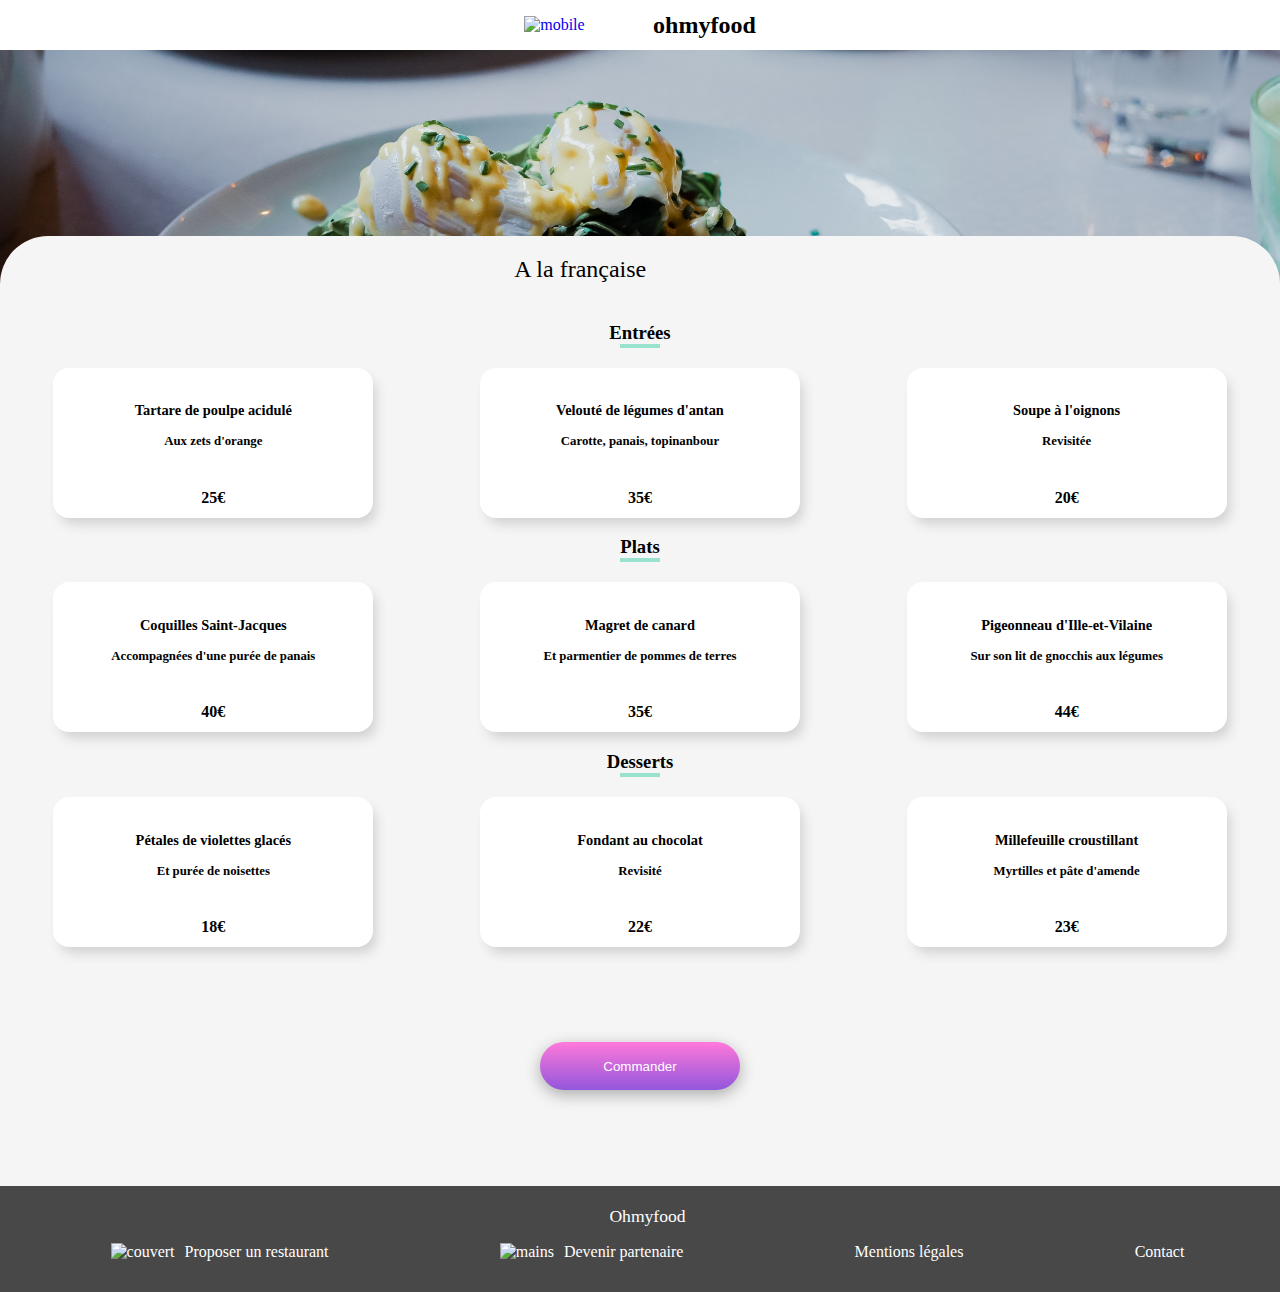
==== aLaFrancaise.html @ f7579398 "spelling correction" ====
<!DOCTYPE html>
<html lang="fr">

<head>
  <meta charset="UTF-8">
  <meta http-equiv="X-UA-Compatible" content="IE=edge">
  <meta name="viewport" content="width=device-width, initial-scale=1.0">
  <link rel="stylesheet" href="sass/styles.css">
  <title>Menu à la française</title>
</head>

<body>
  <header class="logo-header second">
    <a href="index.html">
      <img src="ressources/logo/fleche.svg" class="logo" alt="mobile">
    </a>
    <h1 class="title-header">ohmyfood</h1>
  </header>
  <div class="banner">

    <img src="ressources/images/alafrancaise.jpg" class="picture" alt="image plat">
  </div>
  <section class="menu-restaurant">
    <div class="title">
      <h2>A la française</h2>
      <div class="logo1"></div>
    </div>
    <section class="starter">
      <h3 class="title-menu">Entrées</h3>
      <div class="line"></div>
      <div class="all-card card-menu">


        <div class="name-menu">


          <div class="test3">
            <h3 class="text">Tartare de poulpe acidulé</h3>

            <div class=" information-menu">
              <p class="text">Aux zets d'orange</p>


            </div>

          </div>
          <div class="test">25€</div>
          <div class="test-sami">
            <div class="sami-test2">
              <img src="ressources/logo/check-solid2.svg" alt="fleche" class="sami-test">
            </div>

          </div>

        </div>
        <div class="name-menu">
          <div class="test3">
            <h3 class="text">Velouté de légumes d'antan</h3>
            <div class=" information-menu">
              <p class="text">Carotte, panais, topinanbour</p>

            </div>
          </div>
          <div class="test">35€</div>
          <div class="test-sami">
            <div class="sami-test2">
              <img src="ressources/logo/check-solid2.svg" alt="fleche" class="sami-test">
            </div>

          </div>
        </div>
        <div class="name-menu">
          <div class="test3">
            <h3 class="text">Soupe à l'oignons</h3>
            <div class=" information-menu">
              <p class="text">Revisitée</p>


            </div>
          </div>
          <div class="test">20€</div>
          <div class="test-sami">
            <div class="sami-test2">
              <img src="ressources/logo/check-solid2.svg" alt="fleche" class="sami-test">
            </div>

          </div>
        </div>
      </div>
    </section>
    <section class="main-courses">
      <h3 class="title-menu">Plats</h3>
      <div class="line"></div>
      <div class="all-card card-menu">
        <div class="name-menu">
          <div class="test3">
            <h3 class="text">Coquilles Saint-Jacques</h3>
            <div class=" information-menu">
              <p class="text">Accompagnées d'une purée de panais</p>

            </div>
          </div>
          <div class="test">40€</div>
          <div class="test-sami">
            <div class="sami-test2">
              <img src="ressources/logo/check-solid2.svg" alt="fleche" class="sami-test">
            </div>

          </div>
        </div>
        <div class="name-menu">
          <div class="test3">
            <h3 class="text">Magret de canard</h3>
            <div class=" information-menu">
              <p class="text">Et parmentier de pommes de terres</p>

            </div>
          </div>
          <div class="test">35€</div>
          <div class="test-sami">
            <div class="sami-test2">
              <img src="ressources/logo/check-solid2.svg" alt="fleche" class="sami-test">
            </div>

          </div>
        </div>
        <div class="name-menu">
          <div class="test3">
            <h3 class="text">Pigeonneau d'Ille-et-Vilaine</h3>
            <div class=" information-menu">
              <p class="text">Sur son lit de gnocchis aux légumes</p>

            </div>
          </div>
          <div class="test">44€</div>
          <div class="test-sami">
            <div class="sami-test2">
              <img src="ressources/logo/check-solid2.svg" alt="fleche" class="sami-test">
            </div>
          </div>
        </div>

      </div>
    </section>
    <section class="dessert">
      <h3 class="title-menu">Desserts</h3>
      <div class="line"></div>
      <div class="all-card card-menu">
        <div class="name-menu">
          <div class="test3">
            <h3 class="text">Pétales de violettes glacés</h3>
            <div class=" information-menu">
              <p class="text">Et purée de noisettes</p>
            </div>
          </div>
          <div class="test">18€</div>
          <div class="test-sami">
            <div class="sami-test2">
              <img src="ressources/logo/check-solid2.svg" alt="fleche" class="sami-test">
            </div>
          </div>
        </div>
        <div class="name-menu">
          <div class="test3">
            <h3 class="text">Fondant au chocolat</h3>
            <div class=" information-menu">
              <p class="text">Revisité</p>

            </div>
          </div>
          <div class="test">22€</div>
          <div class="test-sami">
            <div class="sami-test2">
              <img src="ressources/logo/check-solid2.svg" alt="fleche" class="sami-test">
            </div>
          </div>
        </div>
        <div class="name-menu">
          <div class="test3">
            <h3 class="text">Millefeuille croustillant</h3>
            <div class=" information-menu">
              <p class="text">Myrtilles et pâte d'amende</p>

            </div>
          </div>
          <div class="test">23€</div>
          <div class="test-sami">
            <div class="sami-test2">
              <img src="ressources/logo/check-solid2.svg" alt="fleche" class="sami-test">
            </div>
          </div>
        </div>
      </div>
    </section>
    <div class="button">
      <button class="exploration">
        Commander
      </button>
    </div>
  </section>
  <footer>
    <h2>Ohmyfood</h2>
    <nav class="menu">
      <ul>
        <li>
          <a href="#">
            <img src="ressources/logo/couvert.svg" alt="couvert" class="logo">Proposer un restaurant
          </a>
        </li>
        <li>
          <a href="#">
            <img src="ressources/logo/mains.svg" alt="mains" class="logo">Devenir partenaire
          </a>
        </li>
        <li>
          <a href="#">Mentions légales</a>
        </li>
        <li>
          <a href="mailto:contact@ohmyfood.com">Contact</a>
        </li>
      </ul>
    </nav>


  </footer>

</body>

</html>
---- sass/styles.css ----
footer {
  background-color: #484848;
  padding-bottom: 15px;
  padding-right: 10px;
}
footer > h2 {
  color: white;
  margin: 20px 0 0 25px;
  font-family: "Shrikhand";
  font-size: 1.1em;
  font-weight: 100;
}
footer .logo {
  padding-right: 10px;
  margin: 0;
}
footer ul {
  list-style-type: none;
  padding-left: 25px;
}
footer a {
  text-decoration: none;
  color: white;
}

@media only screen and (min-width: 451px) {
  footer {
    display: flex;
    flex-direction: column;
    align-items: center;
    justify-content: space-around;
  }

  .menu {
    width: 100%;
  }
  .menu > ul {
    display: flex;
    justify-content: space-around;
  }
}
.first {
  width: 100%;
  justify-content: center;
}

.second {
  width: 80%;
  justify-content: space-around;
  height: 50px;
}
.second > .title-header {
  margin: 0 !important;
  font-size: 1.5em;
}

.logo-header {
  display: flex;
  align-items: center;
}
.logo-header .restaurant-logo {
  width: 50%;
}
.logo-header .title-header {
  font-family: "Shrikhand";
  margin: 15px 0 10px 0;
}

@media only screen and (min-width: 451px) {
  .second {
    width: 50%;
    margin-left: auto;
    margin-right: auto;
    max-width: 300px;
  }
}
.load-body {
  display: flex;
  align-items: center;
  justify-content: center;
  flex-direction: column;
  position: fixed;
  z-index: 5;
  background-image: linear-gradient(#FF79DA 40%, #9356DC 60%);
  width: 100%;
  height: 100%;
  animation: onandoff 3s linear forwards;
  pointer-events: none;
}
.load-body .title-load {
  font-family: Shrikhand, "cursive";
  font-size: xx-large;
  padding-bottom: 10px;
}
.load-body .load {
  display: inline-block;
  width: 30px;
  height: 30px;
  vertical-align: middle;
  border: 4px solid #181818;
  animation: bloc 3s;
  -moz-animation: bloc 3s;
  -webkit-animation: bloc 3s;
  -o-animation: bloc 3s;
}

a {
  text-decoration: none;
}

@font-face {
  font-family: "Shrikhand";
  src: url(../ressources/font_family/Shrikhand/Shrikhand-Regular.ttf) format("truetype");
}
@font-face {
  font-family: "Roboto-thin";
  src: url(../ressources/font_family/Roboto/Roboto-Thin.ttf) format("truetype");
}
@font-face {
  font-family: "Roboto";
  src: url(../ressources/font_family/Roboto/Roboto-Regular.ttf);
}
@font-face {
  font-family: "Roboto-bold";
  src: url(../ressources/font_family/Roboto/Roboto-Bold.ttf) format("truetype");
}
body {
  margin: 0;
  padding: 0;
  display: flex;
  flex-direction: column;
  min-width: 320px;
  font-family: "Roboto";
}

@keyframes onandoff {
  0% {
    opacity: 1;
  }
  100% {
    opacity: 0;
    z-index: 1;
    visibility: hidden;
  }
}
@keyframes bloc {
  0% {
    margin-left: -200px;
    border-radius: 100%;
    transform: rotate(360deg);
    transition: all 2s ease-in-out;
  }
  100% {
    margin-left: 500px;
    border-radius: 100%;
    transform: rotate(360deg);
    transition: all 2s ease-in-out;
  }
}
@keyframes fadein {
  0% {
    opacity: 0;
    transition: 400ms;
    transform: translateY(100px);
  }
  100% {
    opacity: 1;
    transition: 400ms;
  }
}
.maps-button {
  border: none;
  display: flex;
  align-items: center;
  background-color: transparent;
}
.maps-button .icon-maps {
  height: 0.7rem;
  background-color: transparent;
}

.name-menu {
  display: flex;
  cursor: pointer;
  box-shadow: 5px 8px 12px -2px #d1d1d1;
  border-radius: 1em;
  background-color: white;
  height: 60px;
  justify-content: space-around;
  padding: 0px;
  border: none;
}

.exploration {
  border-radius: 5rem;
  height: 3rem;
  width: 15em;
  background-image: linear-gradient(#FF79DA, #9256dc);
  border: none;
  color: white;
  box-shadow: 0 0.3rem 1rem rgba(0, 0, 0, 0.3);
  transition: all 0.3s;
  display: flex;
  align-items: center;
  justify-content: center;
  cursor: pointer;
}
.exploration:hover {
  background-image: linear-gradient(#ff8de0, #9d67e0);
  box-shadow: 0 0.5rem 1rem rgba(0, 0, 0, 0.75);
}

@media only screen and (max-width: 450px) {
  .name-menu {
    width: 90%;
  }
}
@media only screen and (min-width: 451px) {
  .name-menu {
    width: 25%;
    height: 150px;
    flex-direction: column;
  }

  .name-menu-bis {
    width: 20%;
  }
}
@media only screen and (max-width: 450px) {
  .dessert {
    display: flex;
    flex-direction: column;
    height: 300px;
  }

  .starter {
    display: flex;
    flex-direction: column;
    height: 350px;
  }

  .main-courses {
    display: flex;
    flex-direction: column;
    height: 300px;
  }

  .choice-list {
    height: 300px;
    padding-left: 5px;
  }
  .choice-list > h2 {
    margin-left: 25px;
    font-family: "Roboto-bold";
    font-weight: bolder;
  }

  .menu-restaurant {
    height: 1150px;
  }
}
.restaurant {
  background-color: #f5f5f5;
  display: flex;
  flex-direction: column;
  padding-bottom: 30px;
}

.menu-restaurant {
  background-color: #f5f5f5;
  display: flex;
  flex-direction: column;
  justify-content: space-around;
  border-radius: 3em 3em 0 0;
}

/*
.menu {
  display: flex;
  flex-direction: column;
}*/
@media only screen and (min-width: 451px) {
  .starter {
    display: flex;
    flex-direction: column;
    align-items: center;
  }

  .main-courses {
    display: flex;
    flex-direction: column;
    align-items: center;
  }

  .dessert {
    display: flex;
    flex-direction: column;
    align-items: center;
  }
}
.logo1 {
  background-image: url(../ressources/logo/heart.svg);
  height: 1.3rem;
  width: 1.3rem;
}
.logo1:hover {
  background-image: url(../ressources/logo/heart-solid.svg);
  transition: 1.5s;
  height: 1.3rem;
  width: 1.3rem;
}

.line {
  border-bottom: 4px solid #99e2d0;
  width: 40px;
}

.card-menu {
  animation: fadein 2.5s;
  -moz-animation: fadein 2.5s;
  -webkit-animation: fadein 2.5s;
  -o-animation: fadein 2.5s;
}

.test {
  display: flex;
  font-weight: 600;
  padding-bottom: 10px;
}

.logo-title {
  font-family: "Shrikhand";
}

.banner {
  display: flex;
  margin-bottom: -4em;
}

.logo {
  height: 1rem;
  width: 1rem;
}

.localisation {
  background-color: #ebebeb;
}
.localisation .localisation-form {
  display: flex;
  justify-content: center;
  width: 100%;
  height: 40px;
}

.city {
  border: none;
  background-color: transparent;
  width: 8rem;
}

.restaurant-reservation {
  display: flex;
  flex-direction: column;
  background-color: #f5f5f5;
  align-items: center;
  height: 300px;
  justify-content: center;
}
.restaurant-reservation .title-reservation {
  font-size: 1.5em;
  text-align: center;
  width: 70%;
  font-weight: bolder;
  font-family: "Roboto-bold";
}
.restaurant-reservation .text-reservation {
  text-align: center;
  width: 80%;
  color: gray;
}

.choice-list .all-card {
  display: flex;
  padding-left: 0px;
  align-items: center;
  justify-content: space-around;
  height: 70%;
}
.choice-list .all-card .card-choice {
  background-color: #f5f5f5;
  border: transparent;
  border-radius: 1.2rem;
  display: flex;
  align-items: center;
}

.pastille {
  width: 1.5rem;
  height: 1.4rem;
  background-color: #9356dc;
  color: white;
  display: flex;
  justify-content: center;
  align-items: center;
  border-radius: 100%;
  transform: translateX(-10px);
  font-size: 0.9em;
}

.informations {
  display: flex;
  align-items: center;
  width: 100%;
  justify-content: space-around;
}
.informations > .logo-card {
  height: 1.5em;
  width: 1.5em;
}
.informations > .text-information {
  width: 80%;
  font: 1em;
  font-family: "Roboto";
  font-weight: bolder;
}

.link {
  height: 200px;
  text-decoration: none;
  border-radius: 1rem;
  box-shadow: 0 0.3rem 1rem rgba(0, 0, 0, 0.2);
  background-color: white;
  display: flex;
  flex-direction: column;
}
.link > .card {
  border-radius: 1rem 1rem 0 0;
  height: 70%;
  display: flex;
  flex-direction: column;
  position: relative;
  overflow: hidden;
}
.link > .card > .picture {
  border-radius: 1rem 1rem 0 0;
  height: 100%;
  object-fit: cover;
}

.picture {
  object-fit: cover;
}

.new {
  position: absolute;
  background-color: #99e2d0;
  color: green;
  position: absolute;
  background-color: #99e2d0;
  color: green;
  display: flex;
  border-radius: 0.2rem;
  top: 15px;
  right: 15px;
  align-items: center;
  justify-content: center;
  width: 80px;
  height: 30px;
  font-weight: 600;
  font-size: 0.9em;
}

.all-card {
  display: flex;
  width: 100%;
  align-items: center;
  justify-content: space-around;
}

.card-info {
  display: flex;
  height: 30%;
  justify-content: space-between;
  color: black;
  align-items: center;
  padding: 10px 20px 10px 10px;
}
.card-info > .text-information {
  display: flex;
  flex-direction: column;
  height: 100%;
  justify-content: center;
}
.card-info > .text-information > h3 {
  margin: 0 0 5px 0;
  font-weight: 900;
  font-family: "Roboto-bold";
}
.card-info > .text-information > p {
  margin: 0 0 5px 0;
  font-weight: bold;
  font-family: "Roboto-thin";
}

.cutlery {
  width: 1rem;
  height: 1rem;
}

.hands {
  width: 1rem;
  height: 1rem;
}

.title {
  display: flex;
  align-items: center;
}
.title > h2 {
  font-family: "Shrikhand";
  font-style: normal;
  font-weight: 500;
}

.entree {
  display: flex;
  flex-direction: column;
}

.information-menu {
  display: flex;
  align-items: center;
  justify-content: space-between;
}
.information-menu > .text {
  font-family: "Roboto-thin";
  font-size: 0.8em;
  width: 100%;
  font-weight: 600;
}

.text {
  margin: 0;
  font-family: "Roboto";
  display: flex;
  font-size: 0.9em;
}

.title-menu {
  font-family: "Roboto-thin";
  margin-bottom: 0;
}

.button {
  display: flex;
  justify-content: center;
  height: 100%;
  align-items: center;
}

@media only screen and (max-width: 450px) {
  .test {
    align-items: flex-end;
    padding-right: 20px;
    width: 10%;
  }

  .text {
    white-space: nowrap;
    text-overflow: ellipsis;
    text-align: left;
    display: block;
    overflow: hidden;
  }

  .line {
    margin: 5px 0 0 22px;
  }

  .picture {
    width: 100%;
  }

  .test3 {
    width: 100%;
    display: flex;
    flex-direction: column;
    justify-content: space-between;
    padding: 10px;
    transition: all 900ms ease-in-out;
  }

  .name-menu:hover {
    border: none;
    outline: none;
  }
  .name-menu:hover .sami-test2 {
    transform: rotate(1turn);
  }
  .name-menu:hover .test-sami {
    border-radius: 0 0.8rem 0.8rem 0;
    width: 20%;
  }
  .name-menu:hover .test3 {
    width: 60%;
  }

  .test-sami {
    width: 0%;
    font-size: 100rem;
    height: 100%;
    justify-content: center;
    align-items: center;
    display: flex;
    transition: all 1100ms ease-in-out;
    background-color: #99e2d0;
  }

  .sami-test {
    width: 50%;
    height: 50%;
  }

  .sami-test2 {
    border-radius: 100%;
    height: 30%;
    width: 30%;
    background-color: white;
    display: flex;
    justify-content: center;
    align-items: center;
    transition: all 1300ms ease-in-out;
  }

  .all-card {
    flex-direction: column;
  }

  .card-choice {
    width: 90%;
    height: 60px;
  }

  .card-restaurant {
    height: 900px;
  }

  .link {
    width: 90%;
  }

  .title {
    justify-content: space-around;
    margin-top: 20px;
  }

  .card-menu {
    height: 300px;
  }

  .restaurant > h2 {
    margin-left: 25px;
  }

  .title-menu {
    margin-left: 20px;
  }
}
@media only screen and (min-width: 451px) and (max-width: 1023px) {
  .choice-list {
    height: 300px;
    display: flex;
    align-items: center;
    flex-wrap: wrap;
  }
  .choice-list > h2 {
    width: 100%;
    text-align: center;
  }

  .card-choice {
    width: 35%;
  }
}
@media only screen and (min-width: 451px) {
  .test {
    justify-content: center;
  }

  .line {
    margin-bottom: 20px;
  }

  .test3 {
    height: 100%;
    display: flex;
    flex-direction: column;
    justify-content: center;
    width: 100%;
    transition: all 2000ms ease-in-out;
  }

  .sami-test {
    height: 50%;
    width: 50%;
  }

  .sami-test2 {
    border-radius: 100%;
    height: 0%;
    width: 0%;
    background-color: white;
    display: flex;
    justify-content: center;
    align-items: center;
    transition: all 2000ms ease-in-out;
  }

  .name-menu:hover {
    border: none;
    outline: none;
  }
  .name-menu:hover .sami-test2 {
    width: 10%;
    height: 80%;
  }
  .name-menu:hover .test-sami {
    background-color: #99e2d0;
    border-radius: 0 0 0.8rem 0.8rem;
    height: 25%;
  }

  .test-sami {
    width: 100%;
    font-size: 100rem;
    height: 1px;
    justify-content: center;
    align-items: center;
    display: flex;
    transition: all 2000ms ease-in-out;
  }

  .banner {
    display: flex;
    justify-content: center;
    width: 100%;
    height: 250px;
    align-items: center;
  }
  .banner .picture {
    width: 100%;
    height: 100%;
  }

  .restaurant {
    align-items: center;
    height: 550px;
  }

  .card-restaurant {
    flex-wrap: wrap;
    height: 80%;
  }

  .link {
    width: 45%;
  }

  .title {
    justify-content: space-around;
    align-self: center;
    width: 30%;
    max-width: 350px;
    min-width: 300px;
  }
  .title > .logo {
    margin: 25px 10px 0 0;
  }

  .text {
    justify-content: center;
    margin-bottom: 5px;
    padding: 5px;
    text-align: center;
  }

  .menu-restaurant {
    height: 950px;
  }

  .card-choice {
    height: 65px;
  }
}
@media only screen and (min-width: 1024px) {
  .choice-list {
    display: flex;
    flex-direction: column;
    align-items: center;
    height: 200px;
  }

  .restaurant {
    align-items: center;
    height: 350px;
    justify-content: space-around;
  }
  .restaurant > h2 {
    margin: 0;
  }

  .link {
    width: 20%;
  }

  .card-choice {
    width: 20%;
  }
}

/*# sourceMappingURL=styles.css.map */
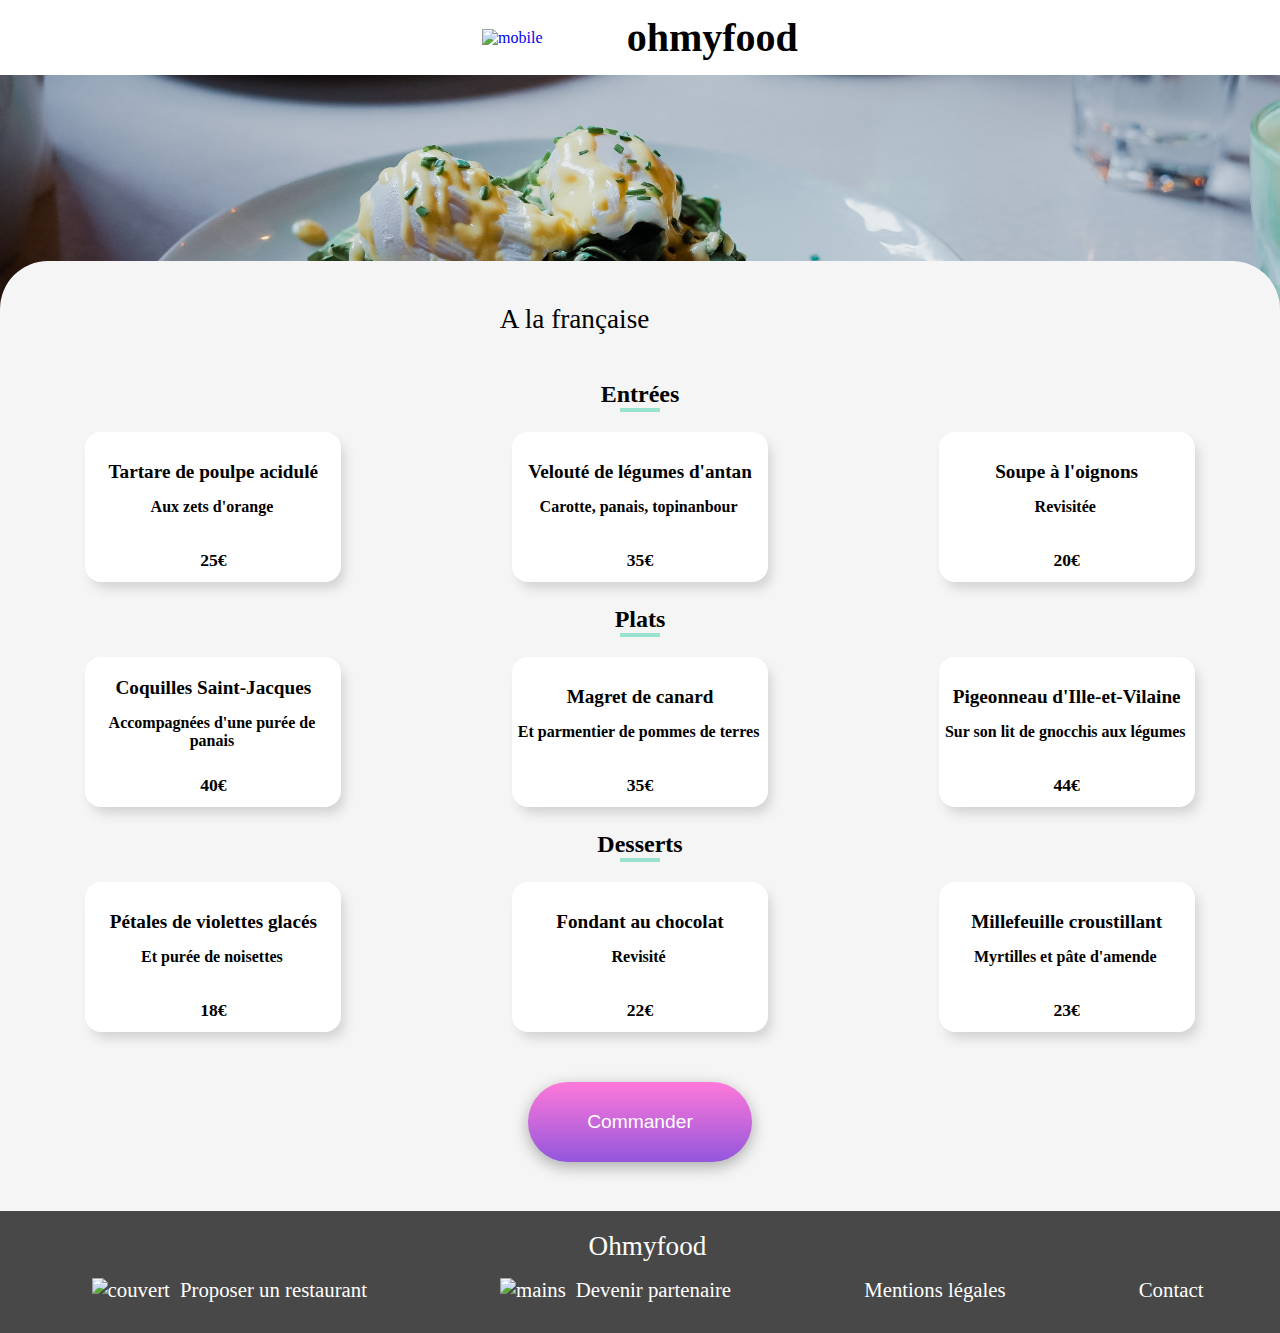
==== commit 42b23a65: "Merge e6f6e0da6324e63baec1dbfa3daf48a6ba2de044 into 24927430ceb86cafc69a14ecb15fcbf437eb05e5" ====
--- a/aLaFrancaise.html
+++ b/aLaFrancaise.html
@@ -10,194 +10,190 @@
 </head>
 
 <body>
+  <!--header-->
   <header class="logo-header second">
     <a href="index.html">
       <img src="ressources/logo/fleche.svg" class="logo" alt="mobile">
     </a>
     <h1 class="title-header">ohmyfood</h1>
   </header>
+  <!--end header-->
+  <!-- div banner-->
   <div class="banner">
-
     <img src="ressources/images/alafrancaise.jpg" class="picture" alt="image plat">
   </div>
+  <!-- div banenr-->
+  <!--section menu restaurant-->
   <section class="menu-restaurant">
     <div class="title">
       <h2>A la française</h2>
       <div class="logo1"></div>
     </div>
-    <section class="starter">
+
+    <!--section starter-->
+    <section class="category">
       <h3 class="title-menu">Entrées</h3>
       <div class="line"></div>
       <div class="all-card card-menu">
-
-
-        <div class="name-menu">
-
-
-          <div class="test3">
+        <div class="name-menu">
+          <div class="informations-dishes">
             <h3 class="text">Tartare de poulpe acidulé</h3>
-
             <div class=" information-menu">
               <p class="text">Aux zets d'orange</p>
-
-
-            </div>
-
-          </div>
-          <div class="test">25€</div>
-          <div class="test-sami">
-            <div class="sami-test2">
-              <img src="ressources/logo/check-solid2.svg" alt="fleche" class="sami-test">
-            </div>
-
-          </div>
-
-        </div>
-        <div class="name-menu">
-          <div class="test3">
+            </div>
+          </div>
+          <div class="price">25€</div>
+          <div class="bloc-validation">
+            <div class="cercle-validation">
+              <img src="ressources/logo/check-solid2.svg" alt="fleche" class="validation">
+            </div>
+          </div>
+        </div>
+        <div class="name-menu">
+          <div class="informations-dishes">
             <h3 class="text">Velouté de légumes d'antan</h3>
             <div class=" information-menu">
               <p class="text">Carotte, panais, topinanbour</p>
-
-            </div>
-          </div>
-          <div class="test">35€</div>
-          <div class="test-sami">
-            <div class="sami-test2">
-              <img src="ressources/logo/check-solid2.svg" alt="fleche" class="sami-test">
-            </div>
-
-          </div>
-        </div>
-        <div class="name-menu">
-          <div class="test3">
+            </div>
+          </div>
+          <div class="price">35€</div>
+          <div class="bloc-validation">
+            <div class="cercle-validation">
+              <img src="ressources/logo/check-solid2.svg" alt="fleche" class="validation">
+            </div>
+          </div>
+        </div>
+        <div class="name-menu">
+          <div class="informations-dishes">
             <h3 class="text">Soupe à l'oignons</h3>
             <div class=" information-menu">
               <p class="text">Revisitée</p>
-
-
-            </div>
-          </div>
-          <div class="test">20€</div>
-          <div class="test-sami">
-            <div class="sami-test2">
-              <img src="ressources/logo/check-solid2.svg" alt="fleche" class="sami-test">
-            </div>
-
+            </div>
+          </div>
+          <div class="price">20€</div>
+          <div class="bloc-validation">
+            <div class="cercle-validation">
+              <img src="ressources/logo/check-solid2.svg" alt="fleche" class="validation">
+            </div>
           </div>
         </div>
       </div>
     </section>
-    <section class="main-courses">
+    <!--end section starter-->
+
+    <!--section main-courses-->
+    <section class="category">
       <h3 class="title-menu">Plats</h3>
       <div class="line"></div>
       <div class="all-card card-menu">
         <div class="name-menu">
-          <div class="test3">
+          <div class="informations-dishes">
             <h3 class="text">Coquilles Saint-Jacques</h3>
             <div class=" information-menu">
               <p class="text">Accompagnées d'une purée de panais</p>
-
-            </div>
-          </div>
-          <div class="test">40€</div>
-          <div class="test-sami">
-            <div class="sami-test2">
-              <img src="ressources/logo/check-solid2.svg" alt="fleche" class="sami-test">
-            </div>
-
-          </div>
-        </div>
-        <div class="name-menu">
-          <div class="test3">
+            </div>
+          </div>
+          <div class="price">40€</div>
+          <div class="bloc-validation">
+            <div class="cercle-validation">
+              <img src="ressources/logo/check-solid2.svg" alt="fleche" class="validation">
+            </div>
+          </div>
+        </div>
+        <div class="name-menu">
+          <div class="informations-dishes">
             <h3 class="text">Magret de canard</h3>
             <div class=" information-menu">
               <p class="text">Et parmentier de pommes de terres</p>
-
-            </div>
-          </div>
-          <div class="test">35€</div>
-          <div class="test-sami">
-            <div class="sami-test2">
-              <img src="ressources/logo/check-solid2.svg" alt="fleche" class="sami-test">
-            </div>
-
-          </div>
-        </div>
-        <div class="name-menu">
-          <div class="test3">
+            </div>
+          </div>
+          <div class="price">35€</div>
+          <div class="bloc-validation">
+            <div class="cercle-validation">
+              <img src="ressources/logo/check-solid2.svg" alt="fleche" class="validation">
+            </div>
+          </div>
+        </div>
+        <div class="name-menu">
+          <div class="informations-dishes">
             <h3 class="text">Pigeonneau d'Ille-et-Vilaine</h3>
             <div class=" information-menu">
               <p class="text">Sur son lit de gnocchis aux légumes</p>
-
-            </div>
-          </div>
-          <div class="test">44€</div>
-          <div class="test-sami">
-            <div class="sami-test2">
-              <img src="ressources/logo/check-solid2.svg" alt="fleche" class="sami-test">
-            </div>
-          </div>
-        </div>
-
+            </div>
+          </div>
+          <div class="price">44€</div>
+          <div class="bloc-validation">
+            <div class="cercle-validation">
+              <img src="ressources/logo/check-solid2.svg" alt="fleche" class="validation">
+            </div>
+          </div>
+        </div>
       </div>
     </section>
-    <section class="dessert">
+    <!--end section main courses-->
+
+    <!--section dessert-->
+    <section class="category">
       <h3 class="title-menu">Desserts</h3>
       <div class="line"></div>
       <div class="all-card card-menu">
         <div class="name-menu">
-          <div class="test3">
+          <div class="informations-dishes">
             <h3 class="text">Pétales de violettes glacés</h3>
             <div class=" information-menu">
               <p class="text">Et purée de noisettes</p>
             </div>
           </div>
-          <div class="test">18€</div>
-          <div class="test-sami">
-            <div class="sami-test2">
-              <img src="ressources/logo/check-solid2.svg" alt="fleche" class="sami-test">
-            </div>
-          </div>
-        </div>
-        <div class="name-menu">
-          <div class="test3">
+          <div class="price">18€</div>
+          <div class="bloc-validation">
+            <div class="cercle-validation">
+              <img src="ressources/logo/check-solid2.svg" alt="fleche" class="validation">
+            </div>
+          </div>
+        </div>
+        <div class="name-menu">
+          <div class="informations-dishes">
             <h3 class="text">Fondant au chocolat</h3>
             <div class=" information-menu">
               <p class="text">Revisité</p>
-
-            </div>
-          </div>
-          <div class="test">22€</div>
-          <div class="test-sami">
-            <div class="sami-test2">
-              <img src="ressources/logo/check-solid2.svg" alt="fleche" class="sami-test">
-            </div>
-          </div>
-        </div>
-        <div class="name-menu">
-          <div class="test3">
+            </div>
+          </div>
+          <div class="price">22€</div>
+          <div class="bloc-validation">
+            <div class="cercle-validation">
+              <img src="ressources/logo/check-solid2.svg" alt="fleche" class="validation">
+            </div>
+          </div>
+        </div>
+        <div class="name-menu">
+          <div class="informations-dishes">
             <h3 class="text">Millefeuille croustillant</h3>
             <div class=" information-menu">
               <p class="text">Myrtilles et pâte d'amende</p>
-
-            </div>
-          </div>
-          <div class="test">23€</div>
-          <div class="test-sami">
-            <div class="sami-test2">
-              <img src="ressources/logo/check-solid2.svg" alt="fleche" class="sami-test">
+            </div>
+          </div>
+          <div class="price">23€</div>
+          <div class="bloc-validation">
+            <div class="cercle-validation">
+              <img src="ressources/logo/check-solid2.svg" alt="fleche" class="validation">
             </div>
           </div>
         </div>
       </div>
     </section>
+    <!--end section dessert-->
+    
+    <!--div button-->
     <div class="button">
       <button class="exploration">
         Commander
       </button>
     </div>
+    <!--end div button-->
   </section>
+  <!--end section menu restaurant-->
+
+  <!--footer-->
   <footer>
     <h2>Ohmyfood</h2>
     <nav class="menu">
@@ -220,10 +216,7 @@
         </li>
       </ul>
     </nav>
-
-
   </footer>
-
+  <!--end footer-->
 </body>
-
 </html>--- a/sass/styles.css
+++ b/sass/styles.css
@@ -13,6 +13,8 @@
 footer .logo {
   padding-right: 10px;
   margin: 0;
+  width: 1rem;
+  height: 1rem;
 }
 footer ul {
   list-style-type: none;
@@ -39,9 +41,38 @@
     justify-content: space-around;
   }
 }
+@media only screen and (min-width: 2000px) {
+  footer h2 {
+    font-size: 2.4rem !important;
+  }
+  footer a {
+    font-size: 2rem !important;
+  }
+  footer .logo {
+    height: 2rem;
+    width: 2rem;
+  }
+}
+.logo-header {
+  display: flex;
+  align-items: center;
+}
+.logo-header .restaurant-logo {
+  width: 50%;
+}
+.logo-header .title-header {
+  font-family: "Shrikhand";
+  margin: 15px 0 10px 0;
+}
+
 .first {
   width: 100%;
   justify-content: center;
+}
+
+.logo {
+  width: 1rem;
+  height: 1rem;
 }
 
 .second {
@@ -52,18 +83,6 @@
 .second > .title-header {
   margin: 0 !important;
   font-size: 1.5em;
-}
-
-.logo-header {
-  display: flex;
-  align-items: center;
-}
-.logo-header .restaurant-logo {
-  width: 50%;
-}
-.logo-header .title-header {
-  font-family: "Shrikhand";
-  margin: 15px 0 10px 0;
 }
 
 @media only screen and (min-width: 451px) {
@@ -71,7 +90,34 @@
     width: 50%;
     margin-left: auto;
     margin-right: auto;
-    max-width: 300px;
+    max-width: 400px;
+  }
+}
+@media only screen and (min-width: 1023px) {
+  header h1 {
+    font-size: 2.5rem !important;
+  }
+  header .logo {
+    height: 1.5rem;
+    width: 1.5rem;
+  }
+
+  .second {
+    height: 75px !important;
+  }
+}
+@media only screen and (min-width: 2000px) {
+  header h1 {
+    font-size: 4rem !important;
+  }
+
+  .second {
+    height: 100px !important;
+    max-width: 550px;
+  }
+  .second .logo {
+    height: 2rem;
+    width: 2rem;
   }
 }
 .load-body {
@@ -81,7 +127,7 @@
   flex-direction: column;
   position: fixed;
   z-index: 5;
-  background-image: linear-gradient(#FF79DA 40%, #9356DC 60%);
+  background-image: linear-gradient(#ff79da 40%, #9356dc 60%);
   width: 100%;
   height: 100%;
   animation: onandoff 3s linear forwards;
@@ -133,6 +179,105 @@
   font-family: "Roboto";
 }
 
+.line {
+  border-bottom: 4px solid #99e2d0;
+  width: 40px;
+}
+
+.logo-title {
+  font-family: "Shrikhand";
+}
+
+.banner {
+  display: flex;
+  margin-bottom: -4em;
+}
+
+.picture {
+  object-fit: cover;
+}
+
+.cutlery {
+  width: 1rem;
+  height: 1rem;
+}
+
+.hands {
+  width: 1rem;
+  height: 1rem;
+}
+
+.entree {
+  display: flex;
+  flex-direction: column;
+}
+
+.title-menu {
+  font-family: "Roboto-thin";
+  margin-bottom: 0;
+}
+
+@media only screen and (min-width: 451px) {
+  .banner {
+    display: flex;
+    justify-content: center;
+    width: 100%;
+    height: 250px;
+    align-items: center;
+  }
+  .banner .picture {
+    width: 100%;
+    height: 100%;
+  }
+}
+@media only screen and (max-width: 450px) {
+  .text-information h3 {
+    font-size: 1.2em;
+  }
+  .text-information p {
+    font-size: 1em;
+  }
+}
+@media only screen and (min-width: 1248px) {
+  .text-information h3 {
+    font-size: 1.5em;
+  }
+  .text-information p {
+    font-size: 1.3em;
+  }
+
+  footer h2 {
+    font-size: 1.7em;
+  }
+  footer a {
+    font-size: 1.3em;
+  }
+
+  h2 {
+    font-size: 1.7rem;
+  }
+
+  h3 {
+    font-size: 1.5rem;
+  }
+}
+@media only screen and (min-width: 2000px) {
+  p {
+    font-size: 1.6rem !important;
+  }
+
+  h2 {
+    font-size: 2.4rem;
+  }
+
+  .text-information h3 {
+    font-size: 2.2rem;
+  }
+
+  h3 {
+    font-size: 1.7rem;
+  }
+}
 @keyframes onandoff {
   0% {
     opacity: 1;
@@ -168,153 +313,6 @@
     transition: 400ms;
   }
 }
-.maps-button {
-  border: none;
-  display: flex;
-  align-items: center;
-  background-color: transparent;
-}
-.maps-button .icon-maps {
-  height: 0.7rem;
-  background-color: transparent;
-}
-
-.name-menu {
-  display: flex;
-  cursor: pointer;
-  box-shadow: 5px 8px 12px -2px #d1d1d1;
-  border-radius: 1em;
-  background-color: white;
-  height: 60px;
-  justify-content: space-around;
-  padding: 0px;
-  border: none;
-}
-
-.exploration {
-  border-radius: 5rem;
-  height: 3rem;
-  width: 15em;
-  background-image: linear-gradient(#FF79DA, #9256dc);
-  border: none;
-  color: white;
-  box-shadow: 0 0.3rem 1rem rgba(0, 0, 0, 0.3);
-  transition: all 0.3s;
-  display: flex;
-  align-items: center;
-  justify-content: center;
-  cursor: pointer;
-}
-.exploration:hover {
-  background-image: linear-gradient(#ff8de0, #9d67e0);
-  box-shadow: 0 0.5rem 1rem rgba(0, 0, 0, 0.75);
-}
-
-@media only screen and (max-width: 450px) {
-  .name-menu {
-    width: 90%;
-  }
-}
-@media only screen and (min-width: 451px) {
-  .name-menu {
-    width: 25%;
-    height: 150px;
-    flex-direction: column;
-  }
-
-  .name-menu-bis {
-    width: 20%;
-  }
-}
-@media only screen and (max-width: 450px) {
-  .dessert {
-    display: flex;
-    flex-direction: column;
-    height: 300px;
-  }
-
-  .starter {
-    display: flex;
-    flex-direction: column;
-    height: 350px;
-  }
-
-  .main-courses {
-    display: flex;
-    flex-direction: column;
-    height: 300px;
-  }
-
-  .choice-list {
-    height: 300px;
-    padding-left: 5px;
-  }
-  .choice-list > h2 {
-    margin-left: 25px;
-    font-family: "Roboto-bold";
-    font-weight: bolder;
-  }
-
-  .menu-restaurant {
-    height: 1150px;
-  }
-}
-.restaurant {
-  background-color: #f5f5f5;
-  display: flex;
-  flex-direction: column;
-  padding-bottom: 30px;
-}
-
-.menu-restaurant {
-  background-color: #f5f5f5;
-  display: flex;
-  flex-direction: column;
-  justify-content: space-around;
-  border-radius: 3em 3em 0 0;
-}
-
-/*
-.menu {
-  display: flex;
-  flex-direction: column;
-}*/
-@media only screen and (min-width: 451px) {
-  .starter {
-    display: flex;
-    flex-direction: column;
-    align-items: center;
-  }
-
-  .main-courses {
-    display: flex;
-    flex-direction: column;
-    align-items: center;
-  }
-
-  .dessert {
-    display: flex;
-    flex-direction: column;
-    align-items: center;
-  }
-}
-.logo1 {
-  background-image: url(../ressources/logo/heart.svg);
-  height: 1.3rem;
-  width: 1.3rem;
-}
-.logo1:hover {
-  background-image: url(../ressources/logo/heart-solid.svg);
-  transition: 1.5s;
-  height: 1.3rem;
-  width: 1.3rem;
-}
-
-.line {
-  border-bottom: 4px solid #99e2d0;
-  width: 40px;
-}
-
 .card-menu {
   animation: fadein 2.5s;
   -moz-animation: fadein 2.5s;
@@ -322,26 +320,252 @@
   -o-animation: fadein 2.5s;
 }
 
-.test {
-  display: flex;
-  font-weight: 600;
-  padding-bottom: 10px;
-}
-
-.logo-title {
+.logo1 {
+  background-image: url(../ressources/logo/heart.svg);
+  height: 1.3rem;
+  width: 1.3rem;
+}
+.logo1:hover {
+  background-image: url(../ressources/logo/heart-solid.svg);
+  transition: 1.5s;
+}
+
+@media only screen and (max-width: 450px) {
+  .name-menu:hover {
+    border: none;
+    outline: none;
+  }
+  .name-menu:hover .cercle-validation {
+    transform: rotate(1turn);
+  }
+  .name-menu:hover .bloc-validation {
+    border-radius: 0 0.8rem 0.8rem 0;
+    width: 20%;
+  }
+  .name-menu:hover .informations-dishes {
+    width: 60%;
+  }
+}
+@media only screen and (min-width: 451px) and (max-width: 670px) {
+  .name-menu:hover {
+    border: none;
+    outline: none;
+  }
+  .name-menu:hover .information-menu {
+    display: none;
+  }
+  .name-menu:hover .cercle-validation {
+    width: 20%;
+    height: 80%;
+  }
+  .name-menu:hover .bloc-validation {
+    background-color: #99e2d0;
+    border-radius: 0 0 0.8rem 0.8rem;
+    height: 25%;
+  }
+}
+@media only screen and (min-width: 671px) {
+  .name-menu:hover {
+    border: none;
+    outline: none;
+  }
+  .name-menu:hover .information-menu {
+    display: none;
+  }
+  .name-menu:hover .cercle-validation {
+    width: 10%;
+    height: 65%;
+  }
+  .name-menu:hover .bloc-validation {
+    background-color: #99e2d0;
+    border-radius: 0 0 0.8rem 0.8rem;
+    height: 35%;
+  }
+}
+@media only screen and (min-width: 2000px) {
+  .logo1 {
+    width: 2.5rem !important;
+    height: 2.5rem !important;
+  }
+}
+@media only screen and (min-width: 1024px) {
+  .logo1 {
+    width: 1.7rem;
+    height: 1.7rem;
+  }
+}
+.maps-button {
+  border: none;
+  display: flex;
+  align-items: center;
+  background-color: transparent;
+}
+.maps-button .icon-maps {
+  height: 0.7rem;
+  background-color: transparent;
+}
+.maps-button .city {
+  border: none;
+  background-color: transparent;
+  width: 8rem;
+}
+.maps-button .logo {
+  width: 1rem;
+  height: 1rem;
+}
+
+.exploration {
+  font-size: 1rem;
+  border-radius: 5rem;
+  height: 3rem;
+  width: 10rem;
+  background-image: linear-gradient(#FF79DA, #9356DC);
+  border: none;
+  color: #ffff;
+  box-shadow: 0 0.3rem 1rem rgba(0, 0, 0, 0.3);
+  transition: all 0.3s;
+  display: flex;
+  align-items: center;
+  justify-content: center;
+  cursor: pointer;
+}
+.exploration:hover {
+  background-image: linear-gradient(#ff8de0, #9d67e0);
+  box-shadow: 0 0.5rem 1rem rgba(0, 0, 0, 0.75);
+}
+
+.button {
+  display: flex;
+  justify-content: center;
+  height: 100%;
+  align-items: center;
+}
+
+@media only screen and (min-width: 451px) {
+  .name-menu-bis {
+    width: 20%;
+  }
+}
+@media only screen and (min-width: 2000px) {
+  .maps-button .logo {
+    width: 2rem;
+    height: 2rem;
+  }
+
+  .exploration {
+    font-size: 2rem !important;
+    width: 25rem !important;
+    height: 7rem !important;
+  }
+}
+@media only screen and (min-width: 1248px) and (max-width: 1999px) {
+  .exploration {
+    height: 5rem;
+    font-size: 1.2rem !important;
+    width: 14rem;
+  }
+}
+.restaurant-reservation .exploration {
+  font-size: 0.8rem;
+}
+
+@media only screen and (max-width: 450px) {
+  .restaurant > h2 {
+    margin-left: 25px;
+  }
+
+  .category {
+    display: flex;
+    flex-direction: column;
+    height: 25%;
+  }
+  .category .title-menu {
+    margin-left: 20px;
+  }
+  .category .line {
+    margin: 5px 0 0 22px;
+  }
+
+  .category-bis {
+    height: 30% !important;
+  }
+
+  .choice-list {
+    height: 300px;
+    padding-left: 5px;
+  }
+  .choice-list > h2 {
+    margin-left: 25px;
+    font-family: "Roboto-bold";
+    font-weight: bolder;
+  }
+
+  .menu-restaurant {
+    height: 1150px;
+  }
+}
+.restaurant {
+  background-color: #f5f5f5;
+  display: flex;
+  flex-direction: column;
+  padding-bottom: 30px;
+}
+
+.menu-restaurant {
+  background-color: #f5f5f5;
+  display: flex;
+  flex-direction: column;
+  justify-content: space-around;
+  border-radius: 3em 3em 0 0;
+}
+.menu-restaurant .title {
+  justify-content: space-around;
+  margin-top: 20px;
+  display: flex;
+  align-items: center;
+}
+.menu-restaurant .title > h2 {
   font-family: "Shrikhand";
-}
-
-.banner {
-  display: flex;
-  margin-bottom: -4em;
-}
-
-.logo {
-  height: 1rem;
-  width: 1rem;
-}
-
+  font-style: normal;
+  font-weight: 500;
+}
+
+/*
+.menu {
+  display: flex;
+  flex-direction: column;
+}*/
+@media only screen and (min-width: 451px) {
+  .restaurant {
+    align-items: center;
+    height: 550px;
+  }
+
+  .category {
+    display: flex;
+    flex-direction: column;
+    align-items: center;
+  }
+
+  .line {
+    margin-bottom: 20px;
+  }
+
+  .menu-restaurant {
+    height: 950px;
+  }
+  .menu-restaurant .title {
+    justify-content: space-around;
+    align-self: center;
+    width: 30%;
+    max-width: 500px;
+    min-width: 300px;
+  }
+  .menu-restaurant .title > .logo {
+    margin: 25px 10px 0 0;
+  }
+}
+/*research section*/
 .localisation {
   background-color: #ebebeb;
 }
@@ -351,8 +575,7 @@
   width: 100%;
   height: 40px;
 }
-
-.city {
+.localisation .localisation-form .city {
   border: none;
   background-color: transparent;
   width: 8rem;
@@ -379,6 +602,237 @@
   color: gray;
 }
 
+/*end research section*/
+@media only screen and (min-width: 451px) and (max-width: 1023px) {
+  .choice-list {
+    height: 300px;
+    display: flex;
+    align-items: center;
+    flex-wrap: wrap;
+  }
+  .choice-list > h2 {
+    width: 100%;
+    text-align: center;
+  }
+}
+@media only screen and (min-width: 1024px) {
+  .choice-list {
+    display: flex;
+    flex-direction: column;
+    align-items: center;
+    height: 200px;
+  }
+
+  .restaurant {
+    align-items: center;
+    height: 350px;
+    justify-content: space-around;
+  }
+  .restaurant > h2 {
+    margin: 0;
+  }
+
+  .card-choice {
+    width: 20%;
+  }
+}
+@media only screen and (min-width: 2000px) {
+  .menu-restaurant {
+    height: 1350px !important;
+  }
+
+  .localisation .localisation-form {
+    height: 60px;
+  }
+  .localisation .localisation-form .city {
+    width: 12rem;
+    font-size: 1.5rem;
+  }
+
+  .restaurant-reservation {
+    height: 400px;
+  }
+
+  .choice-list {
+    height: 300px;
+  }
+
+  .restaurant {
+    height: 500px;
+  }
+}
+@media only screen and (max-width: 450px) {
+  .card-restaurant {
+    height: 900px;
+  }
+
+  .validation {
+    width: 50%;
+    height: 50%;
+  }
+
+  .card-choice {
+    width: 90%;
+    height: 60px;
+  }
+
+  .all-card {
+    flex-direction: column;
+  }
+
+  .link {
+    width: 90%;
+  }
+
+  .picture {
+    width: 100%;
+  }
+
+  .card-menu {
+    height: 300px;
+  }
+
+  .name-menu {
+    width: 90%;
+    height: 60px;
+  }
+  .name-menu .information-menu .text {
+    font-size: 0.75rem !important;
+  }
+  .name-menu .informations-dishes {
+    width: 100%;
+    display: flex;
+    flex-direction: column;
+    justify-content: space-between;
+    padding: 10px;
+    transition: all 900ms ease-in-out;
+  }
+  .name-menu .informations-dishes .text {
+    white-space: nowrap;
+    text-overflow: ellipsis;
+    text-align: left;
+    display: block;
+    overflow: hidden;
+    font-size: 1rem;
+  }
+  .name-menu .price {
+    align-items: flex-end;
+    padding-right: 20px;
+    width: 10%;
+  }
+  .name-menu .bloc-validation {
+    width: 0%;
+    font-size: 100rem;
+    height: 100%;
+    justify-content: center;
+    align-items: center;
+    display: flex;
+    transition: all 1100ms ease-in-out;
+    background-color: #99E2D0;
+  }
+  .name-menu .bloc-validation .cercle-validation {
+    border-radius: 100%;
+    height: 30%;
+    width: 30%;
+    background-color: #ffff;
+    display: flex;
+    justify-content: center;
+    align-items: center;
+    transition: all 1300ms ease-in-out;
+  }
+}
+@media only screen and (min-width: 451px) {
+  .text {
+    font-size: 0.9rem;
+  }
+
+  .information-menu .text {
+    font-size: 0.7rem;
+  }
+
+  .validation {
+    height: 50%;
+    width: 50%;
+  }
+
+  .cercle-validation {
+    border-radius: 100%;
+    height: 0%;
+    width: 0%;
+    background-color: #ffff;
+    display: flex;
+    justify-content: center;
+    align-items: center;
+    transition: all 2000ms ease-in-out;
+  }
+
+  .card-restaurant {
+    flex-wrap: wrap;
+    height: 80%;
+  }
+
+  .card-choice {
+    height: 65px;
+  }
+
+  .name-menu {
+    width: 20%;
+    height: 150px;
+    flex-direction: column;
+  }
+  .name-menu .informations-dishes {
+    height: 100%;
+    display: flex;
+    flex-direction: column;
+    justify-content: center;
+    width: 100%;
+    transition: all 2000ms ease-in-out;
+  }
+  .name-menu .informations-dishes .text {
+    justify-content: center;
+    margin-bottom: 5px;
+    padding: 5px;
+    text-align: center;
+  }
+  .name-menu .price {
+    justify-content: center;
+  }
+  .name-menu .bloc-validation {
+    width: 100%;
+    font-size: 100rem;
+    height: 1px;
+    justify-content: center;
+    align-items: center;
+    display: flex;
+    transition: all 2000ms ease-in-out;
+  }
+}
+@media only screen and (min-width: 451px) and (max-width: 1023px) {
+  .link {
+    width: 45%;
+  }
+
+  .card-choice {
+    width: 35%;
+  }
+}
+@media only screen and (min-width: 1024px) {
+  .price {
+    font-size: 1.1rem;
+  }
+
+  .text {
+    font-size: 1.2rem;
+  }
+
+  .information-menu .text {
+    font-size: 1rem;
+  }
+
+  .link {
+    width: 20%;
+  }
+}
 .choice-list .all-card {
   display: flex;
   padding-left: 0px;
@@ -393,11 +847,10 @@
   display: flex;
   align-items: center;
 }
-
-.pastille {
+.choice-list .all-card .card-choice .pastille {
   width: 1.5rem;
   height: 1.4rem;
-  background-color: #9356dc;
+  background-color: #9356DC;
   color: white;
   display: flex;
   justify-content: center;
@@ -406,22 +859,63 @@
   transform: translateX(-10px);
   font-size: 0.9em;
 }
-
-.informations {
+.choice-list .all-card .card-choice .informations {
   display: flex;
   align-items: center;
   width: 100%;
   justify-content: space-around;
 }
-.informations > .logo-card {
+.choice-list .all-card .card-choice .informations > .logo-card {
   height: 1.5em;
   width: 1.5em;
 }
-.informations > .text-information {
+.choice-list .all-card .card-choice .informations > .text-information {
   width: 80%;
-  font: 1em;
+  font-size: 1em;
   font-family: "Roboto";
   font-weight: bolder;
+}
+.choice-list .all-card .card-choice .informations .logo {
+  height: 1rem;
+  width: 1rem;
+}
+
+.all-card {
+  display: flex;
+  width: 100%;
+  align-items: center;
+  justify-content: space-around;
+}
+
+.name-menu {
+  display: flex;
+  cursor: pointer;
+  box-shadow: 5px 8px 12px -2px #d1d1d1;
+  border-radius: 1em;
+  background-color: #ffff;
+  justify-content: space-around;
+  padding: 0px;
+  border: none;
+}
+.name-menu .text {
+  margin: 0;
+  font-family: "Roboto";
+  display: flex;
+}
+.name-menu .information-menu {
+  display: flex;
+  align-items: center;
+  justify-content: space-between;
+}
+.name-menu .information-menu > .text {
+  font-family: "Roboto-thin";
+  width: 95%;
+  font-weight: 600;
+}
+.name-menu .price {
+  display: flex;
+  font-weight: 600;
+  padding-bottom: 10px;
 }
 
 .link {
@@ -429,7 +923,7 @@
   text-decoration: none;
   border-radius: 1rem;
   box-shadow: 0 0.3rem 1rem rgba(0, 0, 0, 0.2);
-  background-color: white;
+  background-color: #ffff;
   display: flex;
   flex-direction: column;
 }
@@ -446,17 +940,12 @@
   height: 100%;
   object-fit: cover;
 }
-
-.picture {
-  object-fit: cover;
-}
-
-.new {
+.link > .card .new {
   position: absolute;
-  background-color: #99e2d0;
+  background-color: #99E2D0;
   color: green;
   position: absolute;
-  background-color: #99e2d0;
+  background-color: #99E2D0;
   color: green;
   display: flex;
   border-radius: 0.2rem;
@@ -469,15 +958,7 @@
   font-weight: 600;
   font-size: 0.9em;
 }
-
-.all-card {
-  display: flex;
-  width: 100%;
-  align-items: center;
-  justify-content: space-around;
-}
-
-.card-info {
+.link .card-info {
   display: flex;
   height: 30%;
   justify-content: space-between;
@@ -485,336 +966,47 @@
   align-items: center;
   padding: 10px 20px 10px 10px;
 }
-.card-info > .text-information {
+.link .card-info > .text-information {
   display: flex;
   flex-direction: column;
   height: 100%;
   justify-content: center;
 }
-.card-info > .text-information > h3 {
+.link .card-info > .text-information > h3 {
   margin: 0 0 5px 0;
   font-weight: 900;
   font-family: "Roboto-bold";
 }
-.card-info > .text-information > p {
+.link .card-info > .text-information > p {
   margin: 0 0 5px 0;
   font-weight: bold;
   font-family: "Roboto-thin";
 }
 
-.cutlery {
-  width: 1rem;
-  height: 1rem;
-}
-
-.hands {
-  width: 1rem;
-  height: 1rem;
-}
-
-.title {
-  display: flex;
-  align-items: center;
-}
-.title > h2 {
-  font-family: "Shrikhand";
-  font-style: normal;
-  font-weight: 500;
-}
-
-.entree {
-  display: flex;
-  flex-direction: column;
-}
-
-.information-menu {
-  display: flex;
-  align-items: center;
-  justify-content: space-between;
-}
-.information-menu > .text {
-  font-family: "Roboto-thin";
-  font-size: 0.8em;
-  width: 100%;
-  font-weight: 600;
-}
-
-.text {
-  margin: 0;
-  font-family: "Roboto";
-  display: flex;
-  font-size: 0.9em;
-}
-
-.title-menu {
-  font-family: "Roboto-thin";
-  margin-bottom: 0;
-}
-
-.button {
-  display: flex;
-  justify-content: center;
-  height: 100%;
-  align-items: center;
-}
-
-@media only screen and (max-width: 450px) {
-  .test {
-    align-items: flex-end;
-    padding-right: 20px;
-    width: 10%;
-  }
-
+@media only screen and (min-width: 2000px) {
+  .card-choice {
+    height: 100px;
+  }
+  .card-choice .pastille {
+    height: 2rem !important;
+    width: 2rem !important;
+  }
+
+  .link {
+    height: 300px;
+  }
+}
+@media only screen and (min-width: 2000px) {
   .text {
-    white-space: nowrap;
-    text-overflow: ellipsis;
-    text-align: left;
-    display: block;
-    overflow: hidden;
-  }
-
-  .line {
-    margin: 5px 0 0 22px;
-  }
-
-  .picture {
-    width: 100%;
-  }
-
-  .test3 {
-    width: 100%;
-    display: flex;
-    flex-direction: column;
-    justify-content: space-between;
-    padding: 10px;
-    transition: all 900ms ease-in-out;
-  }
-
-  .name-menu:hover {
-    border: none;
-    outline: none;
-  }
-  .name-menu:hover .sami-test2 {
-    transform: rotate(1turn);
-  }
-  .name-menu:hover .test-sami {
-    border-radius: 0 0.8rem 0.8rem 0;
-    width: 20%;
-  }
-  .name-menu:hover .test3 {
-    width: 60%;
-  }
-
-  .test-sami {
-    width: 0%;
-    font-size: 100rem;
-    height: 100%;
-    justify-content: center;
-    align-items: center;
-    display: flex;
-    transition: all 1100ms ease-in-out;
-    background-color: #99e2d0;
-  }
-
-  .sami-test {
-    width: 50%;
-    height: 50%;
-  }
-
-  .sami-test2 {
-    border-radius: 100%;
-    height: 30%;
-    width: 30%;
-    background-color: white;
-    display: flex;
-    justify-content: center;
-    align-items: center;
-    transition: all 1300ms ease-in-out;
-  }
-
-  .all-card {
-    flex-direction: column;
-  }
-
-  .card-choice {
-    width: 90%;
-    height: 60px;
-  }
-
-  .card-restaurant {
-    height: 900px;
-  }
-
-  .link {
-    width: 90%;
-  }
-
-  .title {
-    justify-content: space-around;
-    margin-top: 20px;
-  }
-
-  .card-menu {
-    height: 300px;
-  }
-
-  .restaurant > h2 {
-    margin-left: 25px;
-  }
-
-  .title-menu {
-    margin-left: 20px;
-  }
-}
-@media only screen and (min-width: 451px) and (max-width: 1023px) {
-  .choice-list {
-    height: 300px;
-    display: flex;
-    align-items: center;
-    flex-wrap: wrap;
-  }
-  .choice-list > h2 {
-    width: 100%;
-    text-align: center;
-  }
-
-  .card-choice {
-    width: 35%;
-  }
-}
-@media only screen and (min-width: 451px) {
-  .test {
-    justify-content: center;
-  }
-
-  .line {
-    margin-bottom: 20px;
-  }
-
-  .test3 {
-    height: 100%;
-    display: flex;
-    flex-direction: column;
-    justify-content: center;
-    width: 100%;
-    transition: all 2000ms ease-in-out;
-  }
-
-  .sami-test {
-    height: 50%;
-    width: 50%;
-  }
-
-  .sami-test2 {
-    border-radius: 100%;
-    height: 0%;
-    width: 0%;
-    background-color: white;
-    display: flex;
-    justify-content: center;
-    align-items: center;
-    transition: all 2000ms ease-in-out;
-  }
-
-  .name-menu:hover {
-    border: none;
-    outline: none;
-  }
-  .name-menu:hover .sami-test2 {
-    width: 10%;
-    height: 80%;
-  }
-  .name-menu:hover .test-sami {
-    background-color: #99e2d0;
-    border-radius: 0 0 0.8rem 0.8rem;
-    height: 25%;
-  }
-
-  .test-sami {
-    width: 100%;
-    font-size: 100rem;
-    height: 1px;
-    justify-content: center;
-    align-items: center;
-    display: flex;
-    transition: all 2000ms ease-in-out;
-  }
-
-  .banner {
-    display: flex;
-    justify-content: center;
-    width: 100%;
-    height: 250px;
-    align-items: center;
-  }
-  .banner .picture {
-    width: 100%;
-    height: 100%;
-  }
-
-  .restaurant {
-    align-items: center;
-    height: 550px;
-  }
-
-  .card-restaurant {
-    flex-wrap: wrap;
-    height: 80%;
-  }
-
-  .link {
-    width: 45%;
-  }
-
-  .title {
-    justify-content: space-around;
-    align-self: center;
-    width: 30%;
-    max-width: 350px;
-    min-width: 300px;
-  }
-  .title > .logo {
-    margin: 25px 10px 0 0;
-  }
-
-  .text {
-    justify-content: center;
-    margin-bottom: 5px;
-    padding: 5px;
-    text-align: center;
-  }
-
-  .menu-restaurant {
-    height: 950px;
-  }
-
-  .card-choice {
-    height: 65px;
-  }
-}
-@media only screen and (min-width: 1024px) {
-  .choice-list {
-    display: flex;
-    flex-direction: column;
-    align-items: center;
-    height: 200px;
-  }
-
-  .restaurant {
-    align-items: center;
-    height: 350px;
-    justify-content: space-around;
-  }
-  .restaurant > h2 {
-    margin: 0;
-  }
-
-  .link {
-    width: 20%;
-  }
-
-  .card-choice {
-    width: 20%;
+    font-size: 1.8rem;
+  }
+
+  .price {
+    font-size: 1.5rem !important;
+  }
+
+  .name-menu {
+    height: 200px !important;
   }
 }
 
